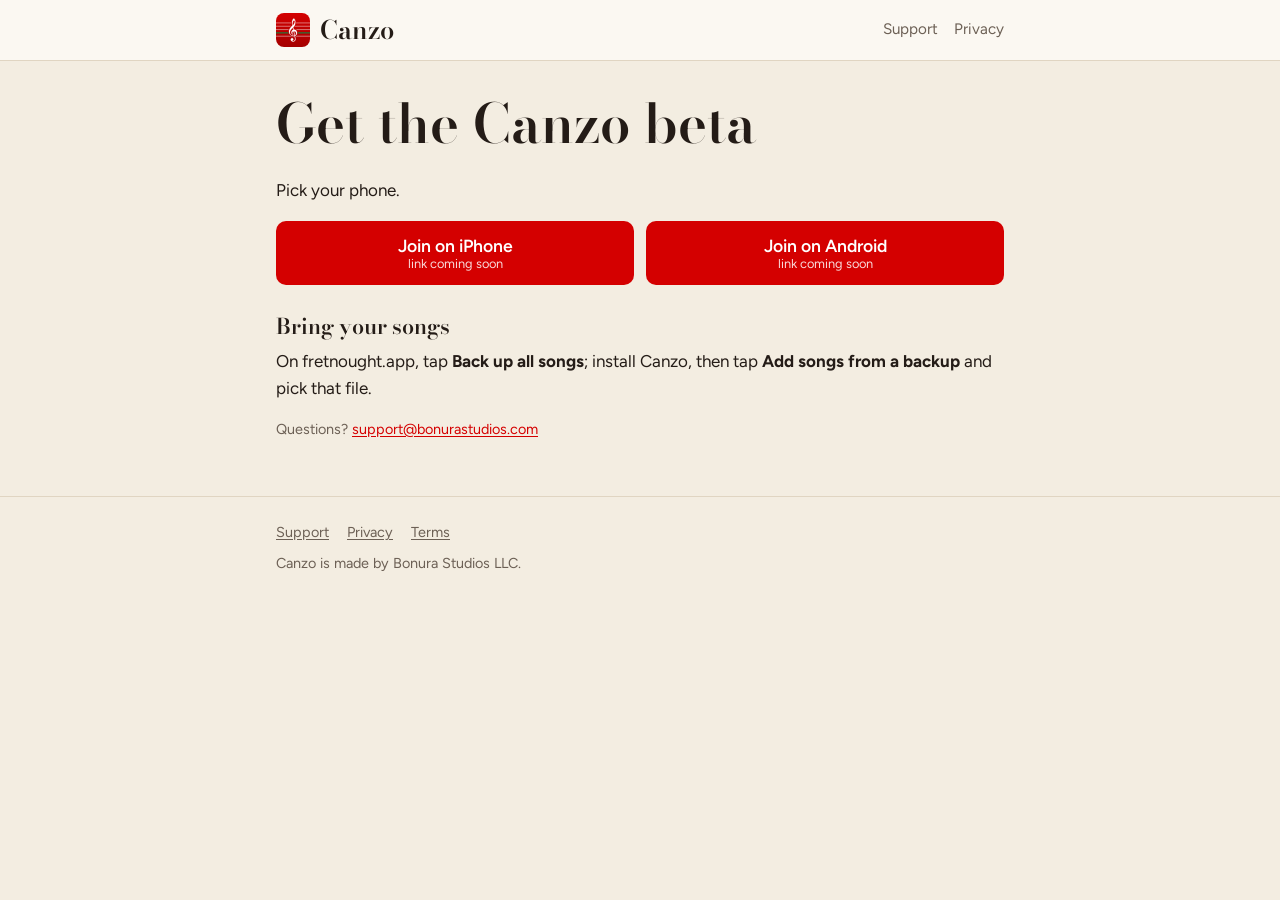
==== beta/index.html @ 59564010 "site from FretNought 010e4a0b" ====
<!doctype html>
<html lang="en">
<head>
<meta charset="utf-8">
<meta name="viewport" content="width=device-width, initial-scale=1">
<meta http-equiv="Content-Security-Policy" content="default-src 'none'; script-src 'self'; style-src 'self'; img-src 'self' data:; font-src 'self'; media-src 'self'; manifest-src 'self'; form-action mailto:; base-uri 'none'; object-src 'none'">
<meta name="referrer" content="no-referrer">
<title>Get the beta · Canzo</title>
<meta name="description" content="Join the Canzo beta on iPhone or Android.">
<meta name="theme-color" content="#D40000">
<link rel="icon" href="/favicon.svg" type="image/svg+xml">
  <script type="module" crossorigin src="/assets/beta-CYO1-Agq.js"></script>
  <link rel="stylesheet" crossorigin href="/assets/site-C4lYseEO.css">
</head>
<body>
<header class="top"><div class="wrap">
  <a class="brand" href="/"><img src="/icon.svg" alt="" width="34" height="34">Canzo</a>
  <nav aria-label="Site"><a href="/support/">Support</a><a href="/privacy/">Privacy</a></nav>
</div></header>

<main class="wrap text beta">
  <h1>Get the Canzo beta</h1>
  <p>Pick your phone.</p>
  <div class="joins">
    <span class="button join" id="join-iphone" data-phone="iphone" aria-disabled="true">Join on iPhone<small>link coming soon</small></span>
    <span class="button join" id="join-android" data-phone="android" aria-disabled="true">Join on Android<small>link coming soon</small></span>
  </div>
  <p id="your-phone" class="small" role="status"></p>

  <h2>Bring your songs</h2>
  <p>On fretnought.app, tap <strong>Back up all songs</strong>; install Canzo, then tap <strong>Add songs from a backup</strong> and pick that file.</p>

  <p class="small">Questions? <a href="mailto:support@bonurastudios.com">support@bonurastudios.com</a></p>
</main>

<footer><div class="wrap">
  <nav aria-label="Footer"><a href="/support/">Support</a><a href="/privacy/">Privacy</a><a href="/terms/">Terms</a></nav>
  <p>Canzo is made by Bonura Studios LLC.</p>
</div></footer>
</body>
</html>
---- assets/site-C4lYseEO.css ----
@font-face{font-family:Bodoni Moda;font-style:normal;font-weight:400 900;font-display:swap;src:url(/fonts/bodoni-moda.woff2)format("woff2")}@font-face{font-family:Figtree;font-style:normal;font-weight:300 900;font-display:swap;src:url(/fonts/figtree.woff2)format("woff2")}:root{--bg:#f3ede1;--surface:#fbf8f2;--ink:#241c17;--muted:#6c6055;--line:#e0d5c2;--accent:#d40000;--accent-ink:#fff;--accent-soft:#f5dcd3;--green:#009246;--font-display:"Bodoni Moda", "Didot", "Bodoni 72", Georgia, serif;--font-body:"Figtree", "Segoe UI", system-ui, sans-serif;--lightningcss-light:initial;--lightningcss-dark: ;color-scheme:light}@media (prefers-color-scheme:dark){:root{--bg:#1a1411;--surface:#251d19;--ink:#f2e9db;--muted:#aa9b8c;--line:#3b3029;--accent-soft:#45201a;--green:#3fbf7f;--lightningcss-light: ;--lightningcss-dark:initial;color-scheme:dark}}*{box-sizing:border-box}html{-webkit-text-size-adjust:100%}body{background:var(--bg);color:var(--ink);font:17px/1.55 var(--font-body);margin:0}a{color:var(--accent);text-underline-offset:2px}@media (prefers-color-scheme:dark){a{color:#ff6b5e}}h1,h2,h3{font-family:var(--font-display);margin:0 0 .4em;font-weight:600;line-height:1.15}h1{font-size:clamp(2.1rem,7vw,3.4rem)}h2{margin-top:1.6em;font-size:clamp(1.5rem,4.5vw,2rem)}p{margin:0 0 1em}.wrap{max-width:760px;margin:0 auto;padding:0 16px}.top{border-bottom:1px solid var(--line);background:var(--surface)}.top .wrap{justify-content:space-between;align-items:center;gap:12px;min-height:60px;display:flex}.brand{color:var(--ink);font-family:var(--font-display);align-items:center;gap:10px;font-size:1.6rem;font-weight:600;text-decoration:none;display:flex}.brand img{border-radius:8px;width:34px;height:34px}.top nav{gap:16px;font-size:.95rem;display:flex}.top nav a{color:var(--muted);text-decoration:none}.top nav a:hover{color:var(--ink)}footer{border-top:1px solid var(--line);color:var(--muted);margin-top:56px;padding:24px 0 40px;font-size:.9rem}footer nav{flex-wrap:wrap;gap:8px 18px;margin-bottom:8px;display:flex}footer a{color:var(--muted)}.hero{padding:40px 0 8px}.tagline{color:var(--muted);margin-bottom:1.2em;font-size:1.2rem}.points{gap:10px;margin:0 0 1.4em;padding:0;list-style:none;display:grid}.points li{padding-left:1.4em;position:relative}.points li:before{content:"";background:var(--accent);border-radius:50%;width:.55em;height:.55em;position:absolute;top:.55em;left:0}.points li:nth-child(2n):before{background:var(--green)}.video,.video-standin{aspect-ratio:16/9;border:1px solid var(--line);background:var(--surface);border-radius:14px;width:100%;display:block}.video-standin{color:var(--muted);font-family:var(--font-display);place-items:center;font-size:1.3rem;display:grid}.card{background:var(--surface);border:1px solid var(--line);border-radius:14px;margin:24px 0;padding:20px}.card h2{margin-top:0}.signup{flex-wrap:wrap;gap:10px;display:flex}.signup label{flex:220px}.signup input{width:100%;min-height:48px;font:inherit;color:var(--ink);background:var(--bg);border:1px solid var(--line);border-radius:10px;padding:10px 14px}.signup input:focus-visible,.button:focus-visible{outline:3px solid var(--accent);outline-offset:2px}.button{background:var(--accent);min-height:48px;color:var(--accent-ink);font:600 1rem var(--font-body);cursor:pointer;border:0;border-radius:10px;justify-content:center;align-items:center;padding:10px 20px;text-decoration:none;display:inline-flex}.button.quiet{color:var(--ink);border:1px solid var(--line);background:0 0}.note{min-height:1.5em;color:var(--muted);margin:8px 0 0;font-size:.95rem}.small{color:var(--muted);font-size:.9rem}.visually-hidden{clip:rect(0 0 0 0);white-space:nowrap;width:1px;height:1px;position:absolute;overflow:hidden}.stores{flex-wrap:wrap;align-items:center;gap:12px;display:flex}.store-badge img{width:auto;height:52px;display:block}.joins{grid-template-columns:repeat(auto-fit,minmax(220px,1fr));gap:12px;margin:8px 0 4px;display:grid}.join{flex-direction:column;min-height:64px;font-size:1.1rem}.join small{opacity:.85;font-size:.8rem;font-weight:400}span.join{cursor:default}.beta h2{margin-top:1.4em}.song{padding:32px 0 8px}.song-from{color:var(--muted)}.song-facts{flex-wrap:wrap;gap:8px;margin:0 0 20px;padding:0;list-style:none;display:flex}.song-facts li{border:1px solid var(--line);color:var(--muted);border-radius:999px;padding:3px 10px;font-size:.9rem}.sections{gap:12px;margin:0;padding:0;list-style:none;display:grid}.section{background:var(--surface);border:1px solid var(--line);border-radius:12px;padding:14px 16px}.section-name{margin-bottom:8px;font-size:1.25rem}.repeat{color:var(--muted);font-family:var(--font-body);font-size:.95rem;font-weight:400}.chords{flex-wrap:wrap;gap:8px;margin:0;padding:0;list-style:none;display:flex}.chord{background:var(--accent-soft);text-align:center;overflow-wrap:anywhere;border-radius:8px;min-width:3em;padding:6px 12px;font-weight:700}.chord.empty{color:var(--muted);background:0 0;font-weight:400}.beats{color:var(--muted);font-size:.8rem;font-weight:400}.refusal{color:var(--muted)}.text{padding-top:32px}.text h2{font-size:1.35rem}.text li{margin-bottom:.4em}.updated{color:var(--muted);font-size:.9rem}@media (width<=520px){body{font-size:16px}.top nav{gap:12px;font-size:.9rem}.brand{font-size:1.35rem}.card{padding:16px}}
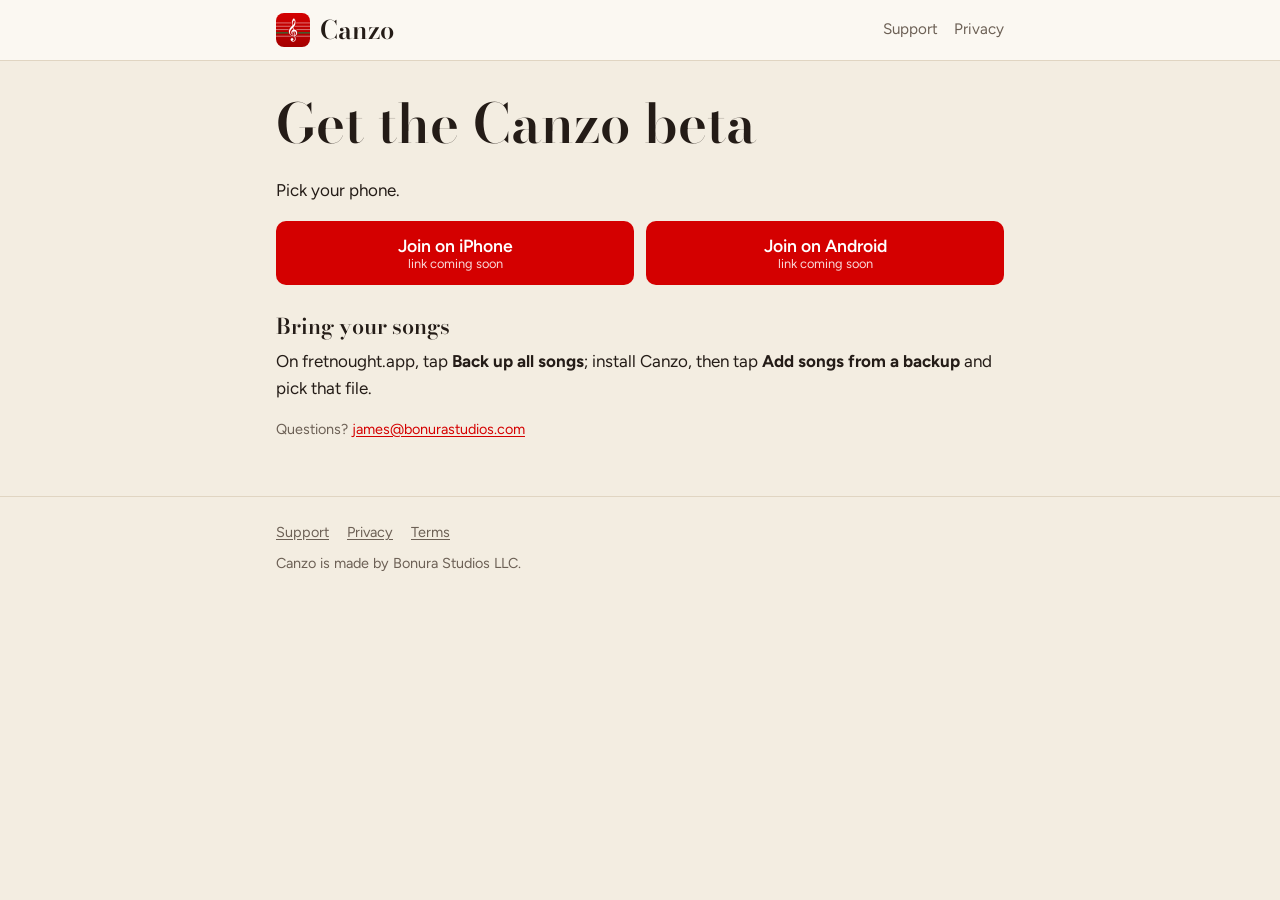
==== commit deacb326: "site from FretNought 34291067" ====
--- a/beta/index.html
+++ b/beta/index.html
@@ -7,6 +7,16 @@
 <meta name="referrer" content="no-referrer">
 <title>Get the beta · Canzo</title>
 <meta name="description" content="Join the Canzo beta on iPhone or Android.">
+<meta property="og:type" content="website">
+<meta property="og:site_name" content="Canzo">
+<meta property="og:url" content="https://canzoapp.com/beta/">
+<meta property="og:title" content="Get the Canzo beta">
+<meta property="og:description" content="Join the Canzo beta on iPhone or Android: a songwriting notebook for guitarists.">
+<meta property="og:image" content="https://canzoapp.com/canzo-card.jpg">
+<meta property="og:image:width" content="1200">
+<meta property="og:image:height" content="630">
+<meta property="og:image:alt" content="Canzo: a white treble clef on a red tile, and the words Craft your song.">
+<meta name="twitter:card" content="summary_large_image">
 <meta name="theme-color" content="#D40000">
 <link rel="icon" href="/favicon.svg" type="image/svg+xml">
   <script type="module" crossorigin src="/assets/beta-CYO1-Agq.js"></script>
@@ -30,7 +40,7 @@
   <h2>Bring your songs</h2>
   <p>On fretnought.app, tap <strong>Back up all songs</strong>; install Canzo, then tap <strong>Add songs from a backup</strong> and pick that file.</p>
 
-  <p class="small">Questions? <a href="mailto:support@bonurastudios.com">support@bonurastudios.com</a></p>
+  <p class="small">Questions? <a href="mailto:james@bonurastudios.com">james@bonurastudios.com</a></p>
 </main>
 
 <footer><div class="wrap">
